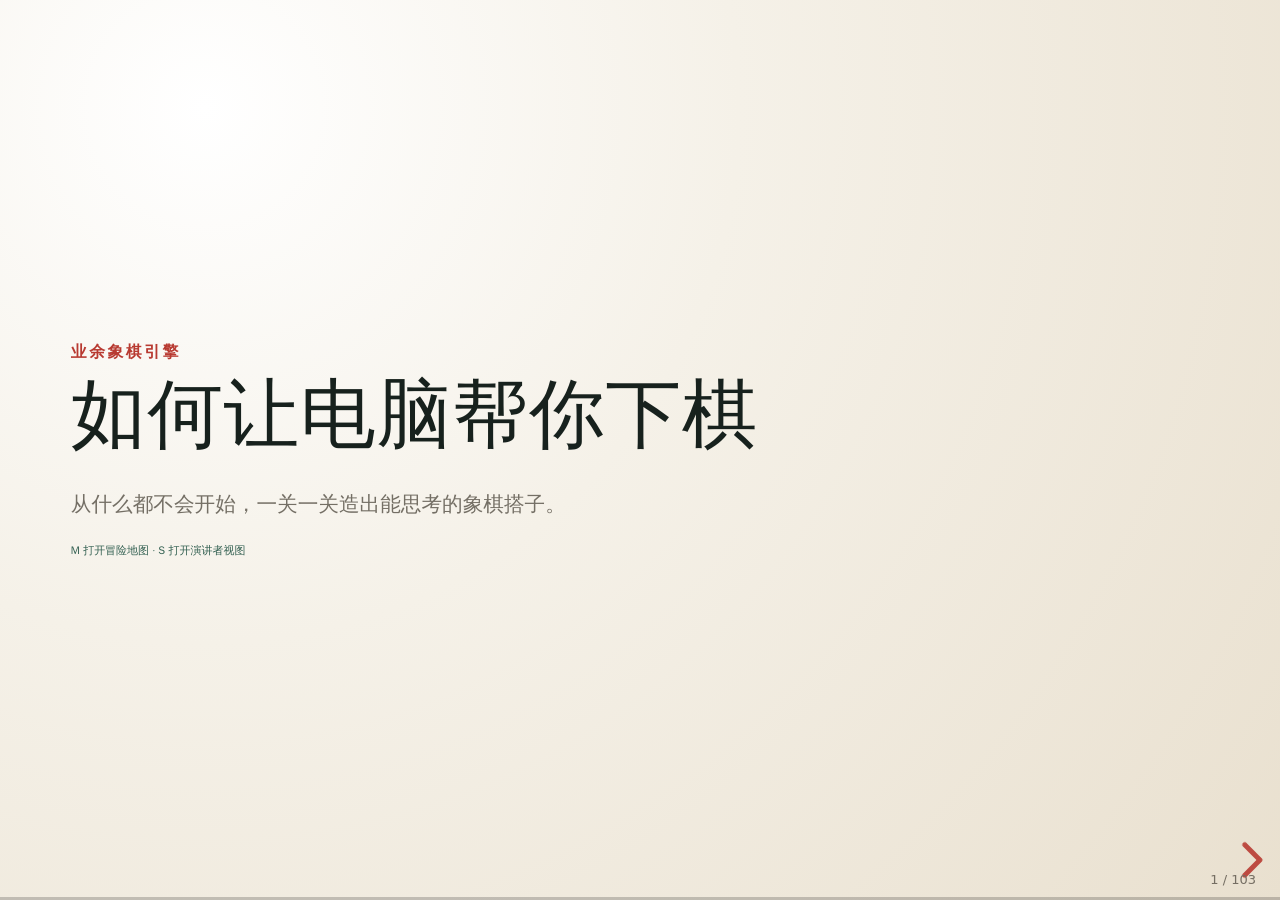
==== slides-formal-web-lite/index.html @ de72fdd9 "921" ====
<!doctype html>
<html lang="zh-CN">
<head>
  <meta charset="utf-8">
  <meta name="viewport" content="width=device-width,initial-scale=1">
  <title>如何让电脑帮你下棋｜业余象棋引擎</title>
  <link rel="stylesheet" href="lib/reveal/reveal.css">
  <link rel="stylesheet" href="style.css">
</head>
<body>
  <nav id="chapterNav" aria-label="章节导航"></nav>
  <div class="reveal"><div class="slides" id="slides"></div></div>
  <div id="slideMeta"><span id="chapterName"></span><span id="slideCounter"></span></div>
  <script>window.XQ_CHAPTERS = window.XQ_CHAPTERS || [];</script>
  <!-- CHAPTER_SCRIPTS_START -->
  <script src="chapters/01-foundation.js"></script>
  <script src="chapters/03-evaluation.js"></script>
  <script src="chapters/04-search.js"></script>
  <script src="chapters/05-selective.js"></script>
  <!-- CHAPTER_SCRIPTS_END -->
  <script src="lib/reveal/reveal.js"></script>
  <script src="lib/reveal/notes.js"></script>
  <script src="board.js"></script>
  <script src="script.js"></script>
</body>
</html>
---- slides-formal-web-lite/lib/reveal/reveal.css ----
.reveal .stretch,.reveal .r-stretch{max-width:none;max-height:none}.reveal pre.stretch code,.reveal pre.r-stretch code{box-sizing:border-box;height:100%;max-height:100%}.reveal .r-fit-text{white-space:nowrap;display:inline-block}.reveal .r-stack{grid-template-rows:100%;display:grid}.reveal .r-stack>*{grid-area:1/1;margin:auto}.reveal .r-vstack,.reveal .r-hstack{display:flex}.reveal .r-vstack img,.reveal .r-vstack video,.reveal .r-hstack img,.reveal .r-hstack video{object-fit:contain;min-width:0;min-height:0}.reveal .r-vstack{flex-direction:column;justify-content:center;align-items:center}.reveal .r-hstack{flex-direction:row;justify-content:center;align-items:center}.reveal .items-stretch{align-items:stretch}.reveal .items-start{align-items:flex-start}.reveal .items-center{align-items:center}.reveal .items-end{align-items:flex-end}.reveal .justify-between{justify-content:space-between}.reveal .justify-around{justify-content:space-around}.reveal .justify-start{justify-content:flex-start}.reveal .justify-center{justify-content:center}.reveal .justify-end{justify-content:flex-end}html.reveal-full-page{width:100%;height:100vh;height:calc(var(--vh,1vh) * 100);height:100dvh;overflow:hidden}.reveal-viewport{color:#000;--r-controls-spacing:12px;--r-overlay-header-height:40px;--r-overlay-margin:0px;--r-overlay-padding:6px;--r-overlay-gap:5px;background-color:#fff;height:100%;margin:0;line-height:1;position:relative;overflow:hidden}@media screen and (width<=1024px),(height<=768px){.reveal-viewport{--r-overlay-header-height:26px}}.reveal-viewport:fullscreen{width:100%!important;height:100%!important;top:0!important;left:0!important;transform:none!important}.reveal .fragment{transition:all .2s}.reveal .fragment:not(.custom){opacity:0;visibility:hidden;will-change:opacity}.reveal .fragment.visible{opacity:1;visibility:inherit}.reveal .fragment.disabled{transition:none}.reveal .fragment.grow{opacity:1;visibility:inherit}.reveal .fragment.grow.visible{transform:scale(1.3)}.reveal .fragment.shrink{opacity:1;visibility:inherit}.reveal .fragment.shrink.visible{transform:scale(.7)}.reveal .fragment.zoom-in{transform:scale(.1)}.reveal .fragment.zoom-in.visible{transform:none}.reveal .fragment.fade-out{opacity:1;visibility:inherit}.reveal .fragment.fade-out.visible{opacity:0;visibility:hidden}.reveal .fragment.semi-fade-out{opacity:1;visibility:inherit}.reveal .fragment.semi-fade-out.visible{opacity:.5;visibility:inherit}.reveal .fragment.strike{opacity:1;visibility:inherit}.reveal .fragment.strike.visible{text-decoration:line-through}.reveal .fragment.fade-up{transform:translateY(40px)}.reveal .fragment.fade-up.visible{transform:translate(0)}.reveal .fragment.fade-down{transform:translateY(-40px)}.reveal .fragment.fade-down.visible{transform:translate(0)}.reveal .fragment.fade-right{transform:translate(-40px)}.reveal .fragment.fade-right.visible{transform:translate(0)}.reveal .fragment.fade-left{transform:translate(40px)}.reveal .fragment.fade-left.visible{transform:translate(0)}.reveal .fragment.fade-in-then-out,.reveal .fragment.current-visible{opacity:0;visibility:hidden}.reveal .fragment.fade-in-then-out.current-fragment,.reveal .fragment.current-visible.current-fragment{opacity:1;visibility:inherit}.reveal .fragment.fade-in-then-semi-out{opacity:0;visibility:hidden}.reveal .fragment.fade-in-then-semi-out.visible{opacity:.5;visibility:inherit}.reveal .fragment.fade-in-then-semi-out.current-fragment,.reveal .fragment.highlight-red,.reveal .fragment.highlight-current-red,.reveal .fragment.highlight-green,.reveal .fragment.highlight-current-green,.reveal .fragment.highlight-blue,.reveal .fragment.highlight-current-blue{opacity:1;visibility:inherit}.reveal .fragment.highlight-red.visible{color:#ff2c2d}.reveal .fragment.highlight-green.visible{color:#17ff2e}.reveal .fragment.highlight-blue.visible{color:#1b91ff}.reveal .fragment.highlight-current-red.current-fragment{color:#ff2c2d}.reveal .fragment.highlight-current-green.current-fragment{color:#17ff2e}.reveal .fragment.highlight-current-blue.current-fragment{color:#1b91ff}.reveal:after{content:"";font-style:italic}.reveal iframe{z-index:1}.reveal a{position:relative}@keyframes bounce-right{0%,10%,25%,40%,50%{transform:translate(0)}20%{transform:translate(10px)}30%{transform:translate(-5px)}}@keyframes bounce-left{0%,10%,25%,40%,50%{transform:translate(0)}20%{transform:translate(-10px)}30%{transform:translate(5px)}}@keyframes bounce-down{0%,10%,25%,40%,50%{transform:translateY(0)}20%{transform:translateY(10px)}30%{transform:translateY(-5px)}}.reveal .controls{top:auto;bottom:var(--r-controls-spacing);right:var(--r-controls-spacing);z-index:11;color:#000;pointer-events:none;font-size:10px;display:none;position:absolute;left:auto}.reveal .controls button{cursor:pointer;color:currentColor;z-index:2;pointer-events:auto;font-size:inherit;visibility:hidden;opacity:0;-webkit-appearance:none;-webkit-tap-highlight-color:#0000;background-color:#0000;border:0;outline:0;padding:0;transition:color .2s,opacity .2s,transform .2s;position:absolute;transform:scale(.9999)}.reveal .controls .controls-arrow:before,.reveal .controls .controls-arrow:after{content:"";transform-origin:.2em;will-change:transform;background-color:currentColor;border-radius:.25em;width:2.6em;height:.5em;transition:all .15s,background-color .8s;position:absolute;top:0;left:0}.reveal .controls .controls-arrow{width:3.6em;height:3.6em;position:relative}.reveal .controls .controls-arrow:before{transform:translate(.5em)translateY(1.55em)rotate(45deg)}.reveal .controls .controls-arrow:after{transform:translate(.5em)translateY(1.55em)rotate(-45deg)}.reveal .controls .controls-arrow:hover:before{transform:translate(.5em)translateY(1.55em)rotate(40deg)}.reveal .controls .controls-arrow:hover:after{transform:translate(.5em)translateY(1.55em)rotate(-40deg)}.reveal .controls .controls-arrow:active:before{transform:translate(.5em)translateY(1.55em)rotate(36deg)}.reveal .controls .controls-arrow:active:after{transform:translate(.5em)translateY(1.55em)rotate(-36deg)}.reveal .controls .navigate-left{bottom:3.2em;right:6.4em;transform:translate(-10px)}.reveal .controls .navigate-left.highlight{animation:2s ease-out 50 both bounce-left}.reveal .controls .navigate-right{bottom:3.2em;right:0;transform:translate(10px)}.reveal .controls .navigate-right .controls-arrow{transform:rotate(180deg)}.reveal .controls .navigate-right.highlight{animation:2s ease-out 50 both bounce-right}.reveal .controls .navigate-up{bottom:6.4em;right:3.2em;transform:translateY(-10px)}.reveal .controls .navigate-up .controls-arrow{transform:rotate(90deg)}.reveal .controls .navigate-down{padding-bottom:1.4em;bottom:-1.4em;right:3.2em;transform:translateY(10px)}.reveal .controls .navigate-down .controls-arrow{transform:rotate(-90deg)}.reveal .controls .navigate-down.highlight{animation:2s ease-out 50 both bounce-down}.reveal .controls[data-controls-back-arrows=faded] .navigate-up.enabled{opacity:.3}.reveal .controls[data-controls-back-arrows=faded] .navigate-up.enabled:hover{opacity:1}.reveal .controls[data-controls-back-arrows=hidden] .navigate-up.enabled{opacity:0;visibility:hidden}.reveal .controls .enabled{visibility:visible;opacity:.9;cursor:pointer;transform:none}.reveal .controls .enabled.fragmented{opacity:.5}.reveal .controls .enabled:hover,.reveal .controls .enabled.fragmented:hover{opacity:1}.reveal:not(.rtl) .controls[data-controls-back-arrows=faded] .navigate-left.enabled{opacity:.3}.reveal:not(.rtl) .controls[data-controls-back-arrows=faded] .navigate-left.enabled:hover{opacity:1}.reveal:not(.rtl) .controls[data-controls-back-arrows=hidden] .navigate-left.enabled{opacity:0;visibility:hidden}.reveal.rtl .controls[data-controls-back-arrows=faded] .navigate-right.enabled{opacity:.3}.reveal.rtl .controls[data-controls-back-arrows=faded] .navigate-right.enabled:hover{opacity:1}.reveal.rtl .controls[data-controls-back-arrows=hidden] .navigate-right.enabled{opacity:0;visibility:hidden}.reveal[data-navigation-mode=linear].has-horizontal-slides .navigate-up,.reveal[data-navigation-mode=linear].has-horizontal-slides .navigate-down{display:none}.reveal[data-navigation-mode=linear].has-horizontal-slides .navigate-left,.reveal:not(.has-vertical-slides) .controls .navigate-left{bottom:1.4em;right:5.5em}.reveal[data-navigation-mode=linear].has-horizontal-slides .navigate-right,.reveal:not(.has-vertical-slides) .controls .navigate-right{bottom:1.4em;right:.5em}.reveal:not(.has-horizontal-slides) .controls .navigate-up{bottom:5em;right:1.4em}.reveal:not(.has-horizontal-slides) .controls .navigate-down{bottom:.5em;right:1.4em}.reveal.has-dark-background .controls{color:#fff}.reveal.has-light-background .controls{color:#000}.reveal.no-hover .controls .controls-arrow:hover:before,.reveal.no-hover .controls .controls-arrow:active:before{transform:translate(.5em)translateY(1.55em)rotate(45deg)}.reveal.no-hover .controls .controls-arrow:hover:after,.reveal.no-hover .controls .controls-arrow:active:after{transform:translate(.5em)translateY(1.55em)rotate(-45deg)}@media screen and (width>=500px){.reveal-viewport{--r-controls-spacing:.8em}.reveal .controls[data-controls-layout=edges]{inset:0}.reveal .controls[data-controls-layout=edges] .navigate-left,.reveal .controls[data-controls-layout=edges] .navigate-right,.reveal .controls[data-controls-layout=edges] .navigate-up,.reveal .controls[data-controls-layout=edges] .navigate-down{bottom:auto;right:auto}.reveal .controls[data-controls-layout=edges] .navigate-left{top:50%;left:var(--r-controls-spacing);margin-top:-1.8em}.reveal .controls[data-controls-layout=edges] .navigate-right{top:50%;right:var(--r-controls-spacing);margin-top:-1.8em}.reveal .controls[data-controls-layout=edges] .navigate-up{top:var(--r-controls-spacing);margin-left:-1.8em;left:50%}.reveal .controls[data-controls-layout=edges] .navigate-down{bottom:calc(var(--r-controls-spacing) - 1.4em + .3em);margin-left:-1.8em;left:50%}}.reveal .progress{z-index:10;color:#fff;background-color:#0003;width:100%;height:3px;display:none;position:absolute;bottom:0;left:0}.reveal .progress:after{content:"";width:100%;height:10px;display:block;position:absolute;top:-10px}.reveal .progress span{transform-origin:0 0;background-color:currentColor;width:100%;height:100%;transition:transform .8s cubic-bezier(.26,.86,.44,.985);display:block;transform:scaleX(0)}.reveal .slide-number{z-index:31;color:#fff;background-color:#0006;padding:5px;font-family:Helvetica,sans-serif;font-size:12px;line-height:1;display:block;position:absolute;bottom:8px;right:8px}.reveal .slide-number a{color:currentColor}.reveal .slide-number-delimiter{margin:0 3px}.reveal{touch-action:pinch-zoom;width:100%;height:100%;position:relative;overflow:hidden}.reveal.embedded{touch-action:pan-y}.reveal.embedded.is-vertical-slide{touch-action:none}.reveal .slides{pointer-events:none;z-index:1;text-align:center;perspective:600px;perspective-origin:50% 40%;width:100%;height:100%;margin:auto;position:absolute;inset:0;overflow:visible}.reveal .slides>section{perspective:600px}.reveal .slides>section,.reveal .slides>section>section{pointer-events:auto;z-index:10;transform-style:flat;width:100%;transition:transform-origin .8s cubic-bezier(.26,.86,.44,.985),transform .8s cubic-bezier(.26,.86,.44,.985),visibility .8s cubic-bezier(.26,.86,.44,.985),opacity .8s cubic-bezier(.26,.86,.44,.985);display:none;position:absolute}.reveal[data-transition-speed=fast] .slides section{transition-duration:.4s}.reveal[data-transition-speed=slow] .slides section{transition-duration:1.2s}.reveal .slides section[data-transition-speed=fast]{transition-duration:.4s}.reveal .slides section[data-transition-speed=slow]{transition-duration:1.2s}.reveal .slides>section.stack{pointer-events:none;height:100%;padding-top:0;padding-bottom:0}.reveal .slides>section.present,.reveal .slides>section>section.present{z-index:11;opacity:1;display:block}.reveal .slides>section:empty,.reveal .slides>section>section:empty,.reveal .slides>section[data-background-interactive],.reveal .slides>section>section[data-background-interactive]{pointer-events:none}.reveal.center,.reveal.center .slides,.reveal.center .slides section{min-height:0!important}.reveal .slides>section:not(.present),.reveal .slides>section>section:not(.present){pointer-events:none}.reveal.overview .slides>section,.reveal.overview .slides>section>section{pointer-events:auto}.reveal .slides>section.past,.reveal .slides>section.future,.reveal .slides>section.past>section,.reveal .slides>section.future>section,.reveal .slides>section>section.past,.reveal .slides>section>section.future{opacity:0}.reveal .slides>section[data-transition=slide].past,.reveal .slides>section[data-transition~=slide-out].past,.reveal.slide .slides>section:not([data-transition]).past{transform:translate(-150%)}.reveal .slides>section[data-transition=slide].future,.reveal .slides>section[data-transition~=slide-in].future,.reveal.slide .slides>section:not([data-transition]).future{transform:translate(150%)}.reveal .slides>section>section[data-transition=slide].past,.reveal .slides>section>section[data-transition~=slide-out].past,.reveal.slide .slides>section>section:not([data-transition]).past{transform:translateY(-150%)}.reveal .slides>section>section[data-transition=slide].future,.reveal .slides>section>section[data-transition~=slide-in].future,.reveal.slide .slides>section>section:not([data-transition]).future{transform:translateY(150%)}.reveal .slides>section[data-transition=linear].past,.reveal .slides>section[data-transition~=linear-out].past,.reveal.linear .slides>section:not([data-transition]).past{transform:translate(-150%)}.reveal .slides>section[data-transition=linear].future,.reveal .slides>section[data-transition~=linear-in].future,.reveal.linear .slides>section:not([data-transition]).future{transform:translate(150%)}.reveal .slides>section>section[data-transition=linear].past,.reveal .slides>section>section[data-transition~=linear-out].past,.reveal.linear .slides>section>section:not([data-transition]).past{transform:translateY(-150%)}.reveal .slides>section>section[data-transition=linear].future,.reveal .slides>section>section[data-transition~=linear-in].future,.reveal.linear .slides>section>section:not([data-transition]).future{transform:translateY(150%)}.reveal .slides section[data-transition=default].stack,.reveal.default .slides section.stack{transform-style:preserve-3d}.reveal .slides>section[data-transition=default].past,.reveal .slides>section[data-transition~=default-out].past,.reveal.default .slides>section:not([data-transition]).past{transform:translate(-100%)rotateY(-90deg)translate(-100%)}.reveal .slides>section[data-transition=default].future,.reveal .slides>section[data-transition~=default-in].future,.reveal.default .slides>section:not([data-transition]).future{transform:translate(100%)rotateY(90deg)translate(100%)}.reveal .slides>section>section[data-transition=default].past,.reveal .slides>section>section[data-transition~=default-out].past,.reveal.default .slides>section>section:not([data-transition]).past{transform:translateY(-300px)rotateX(70deg)translateY(-300px)}.reveal .slides>section>section[data-transition=default].future,.reveal .slides>section>section[data-transition~=default-in].future,.reveal.default .slides>section>section:not([data-transition]).future{transform:translateY(300px)rotateX(-70deg)translateY(300px)}.reveal .slides section[data-transition=convex].stack,.reveal.convex .slides section.stack{transform-style:preserve-3d}.reveal .slides>section[data-transition=convex].past,.reveal .slides>section[data-transition~=convex-out].past,.reveal.convex .slides>section:not([data-transition]).past{transform:translate(-100%)rotateY(-90deg)translate(-100%)}.reveal .slides>section[data-transition=convex].future,.reveal .slides>section[data-transition~=convex-in].future,.reveal.convex .slides>section:not([data-transition]).future{transform:translate(100%)rotateY(90deg)translate(100%)}.reveal .slides>section>section[data-transition=convex].past,.reveal .slides>section>section[data-transition~=convex-out].past,.reveal.convex .slides>section>section:not([data-transition]).past{transform:translateY(-300px)rotateX(70deg)translateY(-300px)}.reveal .slides>section>section[data-transition=convex].future,.reveal .slides>section>section[data-transition~=convex-in].future,.reveal.convex .slides>section>section:not([data-transition]).future{transform:translateY(300px)rotateX(-70deg)translateY(300px)}.reveal .slides section[data-transition=concave].stack,.reveal.concave .slides section.stack{transform-style:preserve-3d}.reveal .slides>section[data-transition=concave].past,.reveal .slides>section[data-transition~=concave-out].past,.reveal.concave .slides>section:not([data-transition]).past{transform:translate(-100%)rotateY(90deg)translate(-100%)}.reveal .slides>section[data-transition=concave].future,.reveal .slides>section[data-transition~=concave-in].future,.reveal.concave .slides>section:not([data-transition]).future{transform:translate(100%)rotateY(-90deg)translate(100%)}.reveal .slides>section>section[data-transition=concave].past,.reveal .slides>section>section[data-transition~=concave-out].past,.reveal.concave .slides>section>section:not([data-transition]).past{transform:translateY(-80%)rotateX(-70deg)translateY(-80%)}.reveal .slides>section>section[data-transition=concave].future,.reveal .slides>section>section[data-transition~=concave-in].future,.reveal.concave .slides>section>section:not([data-transition]).future{transform:translateY(80%)rotateX(70deg)translateY(80%)}.reveal .slides section[data-transition=zoom],.reveal.zoom .slides section:not([data-transition]){transition-timing-function:ease}.reveal .slides>section[data-transition=zoom].past,.reveal .slides>section[data-transition~=zoom-out].past,.reveal.zoom .slides>section:not([data-transition]).past{visibility:hidden;transform:scale(16)}.reveal .slides>section[data-transition=zoom].future,.reveal .slides>section[data-transition~=zoom-in].future,.reveal.zoom .slides>section:not([data-transition]).future{visibility:hidden;transform:scale(.2)}.reveal .slides>section>section[data-transition=zoom].past,.reveal .slides>section>section[data-transition~=zoom-out].past,.reveal.zoom .slides>section>section:not([data-transition]).past{transform:scale(16)}.reveal .slides>section>section[data-transition=zoom].future,.reveal .slides>section>section[data-transition~=zoom-in].future,.reveal.zoom .slides>section>section:not([data-transition]).future{transform:scale(.2)}.reveal.cube .slides{perspective:1300px}.reveal.cube .slides section{backface-visibility:hidden;box-sizing:border-box;min-height:700px;transform-style:preserve-3d;padding:30px}.reveal.center.cube .slides section{min-height:0}.reveal.cube .slides section:not(.stack):before{content:"";background:#0000001a;border-radius:4px;width:100%;height:100%;display:block;position:absolute;top:0;left:0;transform:translateZ(-20px)}.reveal.cube .slides section:not(.stack):after{content:"";z-index:1;background:0 0;border-radius:4px;width:90%;height:30px;display:block;position:absolute;bottom:0;left:5%;transform:translateZ(-90px)rotateX(65deg);box-shadow:0 95px 25px #0003}.reveal.cube .slides>section.stack{background:0 0;padding:0}.reveal.cube .slides>section.past{transform-origin:100% 0;transform:translate(-100%)rotateY(-90deg)}.reveal.cube .slides>section.future{transform-origin:0 0;transform:translate(100%)rotateY(90deg)}.reveal.cube .slides>section>section.past{transform-origin:0 100%;transform:translateY(-100%)rotateX(90deg)}.reveal.cube .slides>section>section.future{transform-origin:0 0;transform:translateY(100%)rotateX(-90deg)}.reveal.page .slides{perspective-origin:0%;perspective:3000px}.reveal.page .slides section{box-sizing:border-box;min-height:700px;transform-style:preserve-3d;padding:30px}.reveal.page .slides section.past{z-index:12}.reveal.page .slides section:not(.stack):before{content:"";background:#0000001a;width:100%;height:100%;display:block;position:absolute;top:0;left:0;transform:translateZ(-20px)}.reveal.page .slides section:not(.stack):after{content:"";z-index:1;background:0 0;border-radius:4px;width:90%;height:30px;display:block;position:absolute;bottom:0;left:5%;transform:translateZ(-90px)rotateX(65deg);box-shadow:0 95px 25px #0003}.reveal.page .slides>section.stack{background:0 0;padding:0}.reveal.page .slides>section.past{transform-origin:0 0;transform:translate(-40%)rotateY(-80deg)}.reveal.page .slides>section.future{transform-origin:100% 0;transform:translate(0,0)}.reveal.page .slides>section>section.past{transform-origin:0 0;transform:translateY(-40%)rotateX(80deg)}.reveal.page .slides>section>section.future{transform-origin:0 100%;transform:translate(0,0)}.reveal .slides section[data-transition=fade],.reveal.fade .slides section:not([data-transition]),.reveal.fade .slides>section>section:not([data-transition]){transition:opacity .5s;transform:none}.reveal.fade.overview .slides section,.reveal.fade.overview .slides>section>section{transition:none}.reveal .slides section[data-transition=none],.reveal.none .slides section:not([data-transition]){transition:none;transform:none}.reveal .pause-overlay{visibility:hidden;opacity:0;z-index:100;background:#000;width:100%;height:100%;transition:all 1s;position:absolute;top:0;left:0}.reveal .pause-overlay .resume-button{color:#ccc;cursor:pointer;background:0 0;border:2px solid #ccc;border-radius:2px;padding:6px 14px;font-size:16px;position:absolute;bottom:20px;right:20px}.reveal .pause-overlay .resume-button:hover{color:#fff;border-color:#fff}.reveal.paused .pause-overlay{visibility:visible;opacity:1}.reveal .no-transition,.reveal .no-transition *,.reveal .slides.disable-slide-transitions section{transition:none!important}.reveal .slides.disable-slide-transitions section{transform:none!important}.reveal .backgrounds{perspective:600px;width:100%;height:100%;position:absolute;top:0;left:0}.reveal .slide-background{opacity:0;visibility:hidden;background-color:#0000;width:100%;height:100%;transition:all .8s cubic-bezier(.26,.86,.44,.985);display:none;position:absolute;overflow:hidden}.reveal .slide-background-content{background-position:50%;background-repeat:no-repeat;background-size:cover;width:100%;height:100%;position:absolute}.reveal .slide-background.stack{display:block}.reveal .slide-background.present{opacity:1;visibility:visible;z-index:2}.print-pdf .reveal .slide-background{opacity:1!important;visibility:visible!important}.reveal .slide-background video{object-fit:cover;width:100%;max-width:none;height:100%;max-height:none;position:absolute;top:0;left:0}.reveal .slide-background[data-background-size=contain] video{object-fit:contain}.reveal[data-background-transition=none]>.backgrounds .slide-background:not([data-background-transition]),.reveal>.backgrounds .slide-background[data-background-transition=none]{transition:none}.reveal[data-background-transition=slide]>.backgrounds .slide-background:not([data-background-transition]),.reveal>.backgrounds .slide-background[data-background-transition=slide]{opacity:1}.reveal[data-background-transition=slide]>.backgrounds .slide-background.past:not([data-background-transition]),.reveal>.backgrounds .slide-background.past[data-background-transition=slide]{transform:translate(-100%)}.reveal[data-background-transition=slide]>.backgrounds .slide-background.future:not([data-background-transition]),.reveal>.backgrounds .slide-background.future[data-background-transition=slide]{transform:translate(100%)}.reveal[data-background-transition=slide]>.backgrounds .slide-background>.slide-background.past:not([data-background-transition]),.reveal>.backgrounds .slide-background>.slide-background.past[data-background-transition=slide]{transform:translateY(-100%)}.reveal[data-background-transition=slide]>.backgrounds .slide-background>.slide-background.future:not([data-background-transition]),.reveal>.backgrounds .slide-background>.slide-background.future[data-background-transition=slide]{transform:translateY(100%)}.reveal[data-background-transition=convex]>.backgrounds .slide-background.past:not([data-background-transition]),.reveal>.backgrounds .slide-background.past[data-background-transition=convex]{opacity:0;transform:translate(-100%)rotateY(-90deg)translate(-100%)}.reveal[data-background-transition=convex]>.backgrounds .slide-background.future:not([data-background-transition]),.reveal>.backgrounds .slide-background.future[data-background-transition=convex]{opacity:0;transform:translate(100%)rotateY(90deg)translate(100%)}.reveal[data-background-transition=convex]>.backgrounds .slide-background>.slide-background.past:not([data-background-transition]),.reveal>.backgrounds .slide-background>.slide-background.past[data-background-transition=convex]{opacity:0;transform:translateY(-100%)rotateX(90deg)translateY(-100%)}.reveal[data-background-transition=convex]>.backgrounds .slide-background>.slide-background.future:not([data-background-transition]),.reveal>.backgrounds .slide-background>.slide-background.future[data-background-transition=convex]{opacity:0;transform:translateY(100%)rotateX(-90deg)translateY(100%)}.reveal[data-background-transition=concave]>.backgrounds .slide-background.past:not([data-background-transition]),.reveal>.backgrounds .slide-background.past[data-background-transition=concave]{opacity:0;transform:translate(-100%)rotateY(90deg)translate(-100%)}.reveal[data-background-transition=concave]>.backgrounds .slide-background.future:not([data-background-transition]),.reveal>.backgrounds .slide-background.future[data-background-transition=concave]{opacity:0;transform:translate(100%)rotateY(-90deg)translate(100%)}.reveal[data-background-transition=concave]>.backgrounds .slide-background>.slide-background.past:not([data-background-transition]),.reveal>.backgrounds .slide-background>.slide-background.past[data-background-transition=concave]{opacity:0;transform:translateY(-100%)rotateX(-90deg)translateY(-100%)}.reveal[data-background-transition=concave]>.backgrounds .slide-background>.slide-background.future:not([data-background-transition]),.reveal>.backgrounds .slide-background>.slide-background.future[data-background-transition=concave]{opacity:0;transform:translateY(100%)rotateX(90deg)translateY(100%)}.reveal[data-background-transition=zoom]>.backgrounds .slide-background:not([data-background-transition]),.reveal>.backgrounds .slide-background[data-background-transition=zoom]{transition-timing-function:ease}.reveal[data-background-transition=zoom]>.backgrounds .slide-background.past:not([data-background-transition]),.reveal>.backgrounds .slide-background.past[data-background-transition=zoom]{opacity:0;visibility:hidden;transform:scale(16)}.reveal[data-background-transition=zoom]>.backgrounds .slide-background.future:not([data-background-transition]),.reveal>.backgrounds .slide-background.future[data-background-transition=zoom]{opacity:0;visibility:hidden;transform:scale(.2)}.reveal[data-background-transition=zoom]>.backgrounds .slide-background>.slide-background.past:not([data-background-transition]),.reveal>.backgrounds .slide-background>.slide-background.past[data-background-transition=zoom]{opacity:0;visibility:hidden;transform:scale(16)}.reveal[data-background-transition=zoom]>.backgrounds .slide-background>.slide-background.future:not([data-background-transition]),.reveal>.backgrounds .slide-background>.slide-background.future[data-background-transition=zoom]{opacity:0;visibility:hidden;transform:scale(.2)}.reveal[data-transition-speed=fast]>.backgrounds .slide-background{transition-duration:.4s}.reveal[data-transition-speed=slow]>.backgrounds .slide-background{transition-duration:1.2s}.reveal [data-auto-animate-target^=unmatched]{will-change:opacity}.reveal section[data-auto-animate]:not(.stack):not([data-auto-animate=running]) [data-auto-animate-target^=unmatched]{opacity:0}.reveal.overview{perspective-origin:50%;perspective:700px}.reveal.overview .slides section{cursor:pointer;box-sizing:border-box;height:100%;overflow:hidden;opacity:1!important;visibility:visible!important;top:0!important}.reveal.overview .slides section:hover,.reveal.overview .slides section.present{outline-offset:10px;outline:10px solid #96969699}.reveal.overview .slides section.present{outline:10px solid var(--r-link-color)}.reveal.overview .slides section .fragment{opacity:1;transition:none}.reveal.overview .slides section:after,.reveal.overview .slides section:before{display:none!important}.reveal.overview .slides>section.stack{background:0 0;outline:none;padding:0;overflow:visible;top:0!important}.reveal.overview .backgrounds{perspective:inherit}.reveal.overview .backgrounds .slide-background{opacity:1;visibility:visible;outline-offset:10px;outline:10px solid #9696961a}.reveal.overview .backgrounds .slide-background.stack{overflow:visible}.reveal.overview .slides section,.reveal.overview-deactivating .slides section,.reveal.overview .backgrounds .slide-background,.reveal.overview-deactivating .backgrounds .slide-background{transition:none}.reveal.rtl .slides,.reveal.rtl .slides h1,.reveal.rtl .slides h2,.reveal.rtl .slides h3,.reveal.rtl .slides h4,.reveal.rtl .slides h5,.reveal.rtl .slides h6{direction:rtl;font-family:sans-serif}.reveal.rtl pre,.reveal.rtl code{direction:ltr}.reveal.rtl ol,.reveal.rtl ul{text-align:right}.reveal.rtl .progress span{transform-origin:100% 0}.reveal.has-parallax-background .backgrounds{transition:all .8s}.reveal.has-parallax-background[data-transition-speed=fast] .backgrounds{transition-duration:.4s}.reveal.has-parallax-background[data-transition-speed=slow] .backgrounds{transition-duration:1.2s}@keyframes fade-in{0%{opacity:0}to{opacity:1}}@keyframes scale-up{0%{transform:scale(.95)}to{transform:scale(1)}}.reveal [data-preview-image],.reveal [data-preview-video],.reveal [data-preview-link]:not(a):not([data-preview-link=false]){cursor:zoom-in}.r-overlay{top:var(--r-overlay-margin);right:var(--r-overlay-margin);bottom:var(--r-overlay-margin);left:var(--r-overlay-margin);border-radius:min(var(--r-overlay-margin), 6px);z-index:99;-webkit-backdrop-filter:blur(10px);backdrop-filter:blur(10px);color:#fff;background:#000000f2;font-family:ui-sans-serif,system-ui,-apple-system,Helvetica,sans-serif;transition:all .3s;animation:.3s fade-in;position:absolute}.r-overlay-viewport{top:var(--r-overlay-padding);right:var(--r-overlay-padding);bottom:var(--r-overlay-padding);left:var(--r-overlay-padding);gap:var(--r-overlay-gap);flex-direction:column;display:flex;position:absolute}.r-overlay-header{z-index:2;box-sizing:border-box;height:var(--r-overlay-header-height);justify-content:flex-end;align-items:center;gap:6px;display:flex}.r-overlay-header .r-overlay-header-button{all:unset;min-width:var(--r-overlay-header-height);min-height:var(--r-overlay-header-height);padding:0 calc(var(--r-overlay-header-height) / 4);opacity:1;cursor:pointer;box-sizing:border-box;border-radius:6px;justify-content:center;align-items:center;gap:8px;font-size:18px;display:flex}.r-overlay-header .r-overlay-header-button:hover{opacity:1;background-color:#ffffff26}.r-overlay-header .icon{background-position:50%;background-repeat:no-repeat;background-size:100%;width:20px;height:20px;display:inline-block}.r-overlay-close .icon{background-image:url([data-uri])}.r-overlay-external .icon{background-image:url([data-uri])}.r-overlay-content{background-color:#141414cc;border-radius:6px;flex-grow:1;place-items:center;animation:.5s cubic-bezier(.26,.86,.44,.985) scale-up;display:grid;position:relative;overflow:hidden}.r-overlay-spinner{z-index:10;visibility:hidden;opacity:0;background-image:url([data-uri]%2F%2F%2F6%2Bvr8nJybW1tcDAwOjo6Nvb26ioqKOjo7Ozs%2FLy8vz8%2FAAAAAAAAAAAACH%2FC05FVFNDQVBFMi4wAwEAAAAh%2FhpDcmVhdGVkIHdpdGggYWpheGxvYWQuaW5mbwAh%[base64]%2FV%2FnmOM82XiHRLYKhKP1oZmADdEAAAh%2BQQJCgAAACwAAAAAIAAgAAAE6hDISWlZpOrNp1lGNRSdRpDUolIGw5RUYhhHukqFu8DsrEyqnWThGvAmhVlteBvojpTDDBUEIFwMFBRAmBkSgOrBFZogCASwBDEY%2FCZSg7GSE0gSCjQBMVG023xWBhklAnoEdhQEfyNqMIcKjhRsjEdnezB%2BA4k8gTwJhFuiW4dokXiloUepBAp5qaKpp6%2BHo7aWW54wl7obvEe0kRuoplCGepwSx2jJvqHEmGt6whJpGpfJCHmOoNHKaHx61WiSR92E4lbFoq%2BB6QDtuetcaBPnW6%2BO7wDHpIiK9SaVK5GgV543tzjgGcghAgAh%[base64]%2B%2BG%2Bw48edZPK%2BM6hLJpQg484enXIdQFSS1u6UhksENEQAAIfkECQoAAAAsAAAAACAAIAAABOcQyEmpGKLqzWcZRVUQnZYg1aBSh2GUVEIQ2aQOE%2BG%2BcD4ntpWkZQj1JIiZIogDFFyHI0UxQwFugMSOFIPJftfVAEoZLBbcLEFhlQiqGp1Vd140AUklUN3eCA51C1EWMzMCezCBBmkxVIVHBWd3HHl9JQOIJSdSnJ0TDKChCwUJjoWMPaGqDKannasMo6WnM562R5YluZRwur0wpgqZE7NKUm%2BFNRPIhjBJxKZteWuIBMN4zRMIVIhffcgojwCF117i4nlLnY5ztRLsnOk%2BaV%2BoJY7V7m76PdkS4trKcdg0Zc0tTcKkRAAAIfkECQoAAAAsAAAAACAAIAAABO4QyEkpKqjqzScpRaVkXZWQEximw1BSCUEIlDohrft6cpKCk5xid5MNJTaAIkekKGQkWyKHkvhKsR7ARmitkAYDYRIbUQRQjWBwJRzChi9CRlBcY1UN4g0%[base64]%[base64]%2BE71SRQeyqUToLA7VxF0JDyIQh%2FMVVPMt1ECZlfcjZJ9mIKoaTl1MRIl5o4CUKXOwmyrCInCKqcWtvadL2SYhyASyNDJ0uIiRMDjI0Fd30%2FiI2UA5GSS5UDj2l6NoqgOgN4gksEBgYFf0FDqKgHnyZ9OX8HrgYHdHpcHQULXAS2qKpENRg7eAMLC7kTBaixUYFkKAzWAAnLC7FLVxLWDBLKCwaKTULgEwbLA4hJtOkSBNqITT3xEgfLpBtzE%2FjiuL04RGEBgwWhShRgQExHBAAh%2BQQJCgAAACwAAAAAIAAgAAAE7xDISWlSqerNpyJKhWRdlSAVoVLCWk6JKlAqAavhO9UkUHsqlE6CwO1cRdCQ8iEIfzFVTzLdRAmZX3I2SfZiCqGk5dTESJeaOAlClzsJsqwiJwiqnFrb2nS9kmIcgEsjQydLiIlHehhpejaIjzh9eomSjZR%[base64]%2BE71SRQeyqUToLA7VxF0JDyIQh%[base64]%2BE71SRQeyqUToLA7VxF0JDyIQh%2FMVVPMt1ECZlfcjZJ9mIKoaTl1MRIl5o4CUKXOwmyrCInCKqcWtvadL2SYhyASyNDJ0uIiUd6GAULDJCRiXo1CpGXDJOUjY%2BYip9DhToJA4RBLwMLCwVDfRgbBAaqqoZ1XBMHswsHtxtFaH1iqaoGNgAIxRpbFAgfPQSqpbgGBqUD1wBXeCYp1AYZ19JJOYgH1KwA4UBvQwXUBxPqVD9L3sbp2BNk2xvvFPJd%2BMFCN6HAAIKgNggY0KtEBAAh%[base64]%2BvsYMDAzZQPC9VCNkDWUhGkuE5PxJNwiUK4UfLzOlD4WvzAHaoG9nxPi5d%2BjYUqfAhhykOFwJWiAAAIfkECQoAAAAsAAAAACAAIAAABPAQyElpUqnqzaciSoVkXVUMFaFSwlpOCcMYlErAavhOMnNLNo8KsZsMZItJEIDIFSkLGQoQTNhIsFehRww2CQLKF0tYGKYSg%2BygsZIuNqJksKgbfgIGepNo2cIUB3V1B3IvNiBYNQaDSTtfhhx0CwVPI0UJe0%2Bbm4g5VgcGoqOcnjmjqDSdnhgEoamcsZuXO1aWQy8KAwOAuTYYGwi7w5h%2BKr0SJ8MFihpNbx%2B4Erq7BYBuzsdiH1jCAzoSfl0rVirNbRXlBBlLX%2BBP0XJLAPGzTkAuAOqb0WT5AH7OcdCm5B8TgRwSRKIHQtaLCwg1RAAAOwAAAAAAAAAAAA%3D%3D);width:32px;height:32px;margin:-16px 0 0 -16px;display:block;position:absolute;top:50%;left:50%}.r-overlay-preview .r-overlay-content iframe{opacity:0;visibility:hidden;border:0;width:100%;max-width:100%;height:100%;max-height:100%;transition:all .3s}.r-overlay-preview[data-state=loaded] iframe{opacity:1;visibility:visible}.r-overlay-preview .r-overlay-content img,.r-overlay-preview .r-overlay-content video{object-fit:scale-down;width:100%;max-width:100%;height:100%;max-height:100%;margin:0;position:absolute}.r-overlay-preview[data-preview-fit=none] img,.r-overlay-preview[data-preview-fit=none] video{object-fit:none}.r-overlay-preview[data-preview-fit=scale-down] img,.r-overlay-preview[data-preview-fit=scale-down] video{object-fit:scale-down}.r-overlay-preview[data-preview-fit=contain] img,.r-overlay-preview[data-preview-fit=contain] video{object-fit:contain}.r-overlay-preview[data-preview-fit=cover] img,.r-overlay-preview[data-preview-fit=cover] video{object-fit:cover}.r-overlay-preview[data-state=loaded] .r-overlay-content-inner{z-index:-1;text-align:center;letter-spacing:normal;width:100%;position:absolute;top:45%;left:0}.r-overlay-preview .r-overlay-error{color:orange;font-size:18px}.r-overlay-preview .x-frame-error{opacity:0;transition:opacity .3s .3s}.r-overlay-preview[data-state=loaded] .x-frame-error{opacity:1}.r-overlay-preview[data-state=loading] .r-overlay-spinner{opacity:.6;visibility:visible}.r-overlay-help .r-overlay-content{overflow:auto}.r-overlay-help-content{text-align:center;letter-spacing:normal;max-width:560px;margin:auto;padding:20px 0}.r-overlay-help-content .title{margin-top:0;font-size:20px}.r-overlay-help .r-overlay-help-content table{border-collapse:collapse;text-align:left;border:1px solid #fff;font-size:16px}.r-overlay-help .r-overlay-help-content table th,.r-overlay-help .r-overlay-help-content table td{vertical-align:middle;border:1px solid #fff;width:240px;padding:14px}.r-overlay-help .r-overlay-help-content table th{padding-top:20px;padding-bottom:20px}.reveal .playback{z-index:30;cursor:pointer;-webkit-tap-highlight-color:#0000;transition:all .4s;position:absolute;bottom:20px;left:15px}.reveal.overview .playback{opacity:0;visibility:hidden}.reveal .hljs{min-height:100%}.reveal .hljs table{margin:initial}.reveal .hljs-ln-code,.reveal .hljs-ln-numbers{border:0;padding:0}.reveal .hljs-ln-numbers{opacity:.6;text-align:right;vertical-align:top;padding-right:.75em}.reveal .hljs.has-highlights tr:not(.highlight-line){opacity:.4}.reveal .hljs.has-highlights.fragment{transition:all .2s}.reveal .hljs:not(:first-child).fragment{box-sizing:border-box;width:100%;position:absolute;top:0;left:0}.reveal pre[data-auto-animate-target]{overflow:hidden}.reveal pre[data-auto-animate-target] code{height:100%}.reveal .roll{vertical-align:top;perspective:400px;perspective-origin:50%;line-height:1.2;display:inline-block;overflow:hidden}.reveal .roll:hover{text-shadow:none;background:0 0}.reveal .roll span{pointer-events:none;transform-origin:50% 0;transform-style:preserve-3d;backface-visibility:hidden;padding:0 2px;transition:all .4s;display:block;position:relative}.reveal .roll:hover span{background:#00000080;transform:translateZ(-45px)rotateX(90deg)}.reveal .roll span:after{content:attr(data-title);backface-visibility:hidden;transform-origin:50% 0;padding:0 2px;display:block;position:absolute;top:0;left:0;transform:translateY(110%)rotateX(-90deg)}.reveal aside.notes{display:none}.reveal .speaker-notes{z-index:1;color:#222;box-sizing:border-box;text-align:left;-webkit-overflow-scrolling:touch;background-color:#f5f5f5;border:1px solid #0000000d;width:33.3333%;height:100%;padding:14px 18px;font-family:Helvetica,sans-serif;font-size:18px;line-height:1.4;display:none;position:absolute;top:0;left:100%;overflow:auto}.reveal .speaker-notes .notes-placeholder{color:#ccc;font-style:italic}.reveal .speaker-notes:focus{outline:none}.reveal .speaker-notes:before{content:"Speaker notes";opacity:.5;margin-bottom:10px;display:block}.reveal.show-notes{max-width:75%;overflow:visible}.reveal.show-notes .speaker-notes{display:block}@media screen and (width>=1600px){.reveal .speaker-notes{font-size:20px}}@media screen and (width<=1024px){.reveal.show-notes{border-left:0;max-width:none;max-height:70vh;overflow:visible}.reveal.show-notes .speaker-notes{border:0;width:100%;height:30vh;top:100%;left:0}}@media screen and (width<=600px){.reveal.show-notes{max-height:60vh}.reveal.show-notes .speaker-notes{height:40vh;top:100%}.reveal .speaker-notes{font-size:14px}}.reveal .jump-to-slide{z-index:30;-webkit-tap-highlight-color:#0000;font-size:32px;position:absolute;top:15px;left:15px}.reveal .jump-to-slide-input{font-size:inherit;color:currentColor;background:0 0;border:0;padding:8px}.reveal .jump-to-slide-input::placeholder{color:currentColor;opacity:.5}.reveal.has-dark-background .jump-to-slide-input{color:#fff}.reveal.has-light-background .jump-to-slide-input{color:#222}.reveal .jump-to-slide-input:focus{outline:none}.reveal .r-overlay-button{all:unset;z-index:30;cursor:pointer;-webkit-tap-highlight-color:#0000;appearance:none;color:#fff;background:#000000b3;border-radius:5px;justify-content:center;align-items:center;padding:10px;font-size:.4em;display:flex;position:absolute}.reveal .r-overlay-button:hover{background:#000000e6}.reveal.has-light-background .r-overlay-button{color:#222;background:#ffffffb3}.reveal.has-light-background .r-overlay-button:hover{background:#ffffffe6}.reveal .r-media-play-button{bottom:20px;left:15px}.zoomed .reveal *,.zoomed .reveal :before,.zoomed .reveal :after{backface-visibility:visible!important}.zoomed .reveal .progress,.zoomed .reveal .controls{opacity:0}.zoomed .reveal .roll span{background:0 0}.zoomed .reveal .roll span:after,.reveal-viewport.loading-scroll-mode{visibility:hidden}.reveal-viewport.reveal-scroll{z-index:1;--r-scrollbar-width:7px;--r-scrollbar-trigger-size:5px;--r-controls-spacing:8px;margin:0 auto;overflow:hidden auto}@media screen and (width<=500px){.reveal-viewport.reveal-scroll{--r-scrollbar-width:3px;--r-scrollbar-trigger-size:3px}}.reveal-viewport.reveal-scroll .controls,.reveal-viewport.reveal-scroll .progress,.reveal-viewport.reveal-scroll .playback,.reveal-viewport.reveal-scroll .backgrounds,.reveal-viewport.reveal-scroll .slide-number,.reveal-viewport.reveal-scroll .speaker-notes{display:none!important}.reveal-viewport.reveal-scroll .r-overlay,.reveal-viewport.reveal-scroll .pause-overlay,.reveal-viewport.reveal-scroll .r-media-play-button{position:fixed}.reveal-viewport.reveal-scroll .reveal{touch-action:manipulation;overflow:visible}.reveal-viewport.reveal-scroll .slides{pointer-events:initial;perspective:none;perspective-origin:50%;margin:0;padding:0;display:block;position:static;top:auto;left:auto;overflow:visible;width:100%!important}.reveal-viewport.reveal-scroll .scroll-page{width:100%;height:calc(var(--page-height) + var(--page-scroll-padding));z-index:1;position:relative;overflow:visible}.reveal-viewport.reveal-scroll .scroll-page-sticky{height:var(--page-height);position:sticky;top:0}.reveal-viewport.reveal-scroll .scroll-page-content{width:100%;height:100%;position:absolute;top:0;left:0;overflow:hidden}.reveal-viewport.reveal-scroll .scroll-page section{visibility:visible!important;width:var(--slide-width)!important;height:var(--slide-height)!important;opacity:1!important;transform:scale(var(--slide-scale)) translate(-50%, -50%)!important;transform-style:flat!important;transform-origin:0 0!important;display:block!important;position:absolute!important;top:50%!important;left:50%!important}.reveal-viewport.reveal-scroll .slide-background{visibility:visible;opacity:1;touch-action:manipulation;width:100%;height:100%;position:absolute;top:0;left:0;z-index:auto!important;display:block!important}.reveal-viewport.reveal-scroll[data-scrollbar=true]::-webkit-scrollbar{display:none}.reveal-viewport.reveal-scroll[data-scrollbar=auto]::-webkit-scrollbar{display:none}.reveal-viewport.reveal-scroll[data-scrollbar=true],.reveal-viewport.reveal-scroll[data-scrollbar=auto]{scrollbar-width:none}.reveal.has-dark-background,.reveal-viewport.has-dark-background{--r-overlay-element-bg-color:240, 240, 240;--r-overlay-element-fg-color:0, 0, 0}.reveal.has-light-background,.reveal-viewport.has-light-background{--r-overlay-element-bg-color:0, 0, 0;--r-overlay-element-fg-color:240, 240, 240}.reveal-viewport.reveal-scroll .scrollbar{z-index:20;opacity:0;transition:all .3s;position:sticky;top:50%}.reveal-viewport.reveal-scroll .scrollbar.visible,.reveal-viewport.reveal-scroll .scrollbar:hover{opacity:1}.reveal-viewport.reveal-scroll .scrollbar .scrollbar-inner{width:var(--r-scrollbar-width);height:calc(var(--viewport-height) - var(--r-controls-spacing) * 2);right:var(--r-controls-spacing);border-radius:var(--r-scrollbar-width);z-index:10;position:absolute;top:0;transform:translateY(-50%)}.reveal-viewport.reveal-scroll .scrollbar .scrollbar-playhead{width:var(--r-scrollbar-width);height:var(--r-scrollbar-width);border-radius:var(--r-scrollbar-width);background-color:rgba(var(--r-overlay-element-bg-color), 1);z-index:11;transition:background-color .2s;position:absolute;top:0;left:0}.reveal-viewport.reveal-scroll .scrollbar .scrollbar-slide{background-color:rgba(var(--r-overlay-element-bg-color), .2);width:100%;box-shadow:0 0 0px 1px rgba(var(--r-overlay-element-fg-color), .1);border-radius:var(--r-scrollbar-width);transition:background-color .2s;position:absolute}.reveal-viewport.reveal-scroll .scrollbar .scrollbar-slide:after{content:"";z-index:-1;background:0 0;width:200%;height:100%;position:absolute;top:0;left:-50%}.reveal-viewport.reveal-scroll .scrollbar .scrollbar-slide:hover,.reveal-viewport.reveal-scroll .scrollbar .scrollbar-slide.active{background-color:rgba(var(--r-overlay-element-bg-color), .4)}.reveal-viewport.reveal-scroll .scrollbar .scrollbar-trigger{width:100%;transition:background-color .2s;position:absolute}.reveal-viewport.reveal-scroll .scrollbar .scrollbar-slide.active.has-triggers{background-color:rgba(var(--r-overlay-element-bg-color), .4);z-index:10}.reveal-viewport.reveal-scroll .scrollbar .scrollbar-slide.active .scrollbar-trigger:after{content:"";width:var(--r-scrollbar-trigger-size);height:var(--r-scrollbar-trigger-size);background-color:rgba(var(--r-overlay-element-bg-color), 1);opacity:.4;border-radius:20px;transition:transform .2s,opacity .2s;position:absolute;top:50%;left:50%;transform:translate(-50%,-50%)}.reveal-viewport.reveal-scroll .scrollbar .scrollbar-slide.active .scrollbar-trigger.active:after,.reveal-viewport.reveal-scroll .scrollbar .scrollbar-slide.active .scrollbar-trigger.active~.scrollbar-trigger:after{opacity:1}.reveal-viewport.reveal-scroll .scrollbar .scrollbar-slide.active .scrollbar-trigger~.scrollbar-trigger.active:after{transform:translate(calc(var(--r-scrollbar-width) * -2), 0);background-color:rgba(var(--r-overlay-element-bg-color), 1)}html.reveal-print *{-webkit-print-color-adjust:exact}html.reveal-print{width:100%;height:100%;overflow:visible}html.reveal-print body{border:0;padding:0;overflow:visible;float:none!important;margin:0 auto!important}html.reveal-print .nestedarrow,html.reveal-print .reveal .controls,html.reveal-print .reveal .progress,html.reveal-print .reveal .playback,html.reveal-print .reveal.overview,html.reveal-print .state-background{display:none!important}html.reveal-print .reveal pre code{overflow:hidden!important}html.reveal-print .reveal{width:auto!important;height:auto!important;overflow:hidden!important}html.reveal-print .reveal .slides{pointer-events:initial;perspective:none;perspective-origin:50%;display:block;position:static;top:auto;left:auto;overflow:visible;zoom:1!important;width:100%!important;height:auto!important;margin:0!important;padding:0!important}html.reveal-print .reveal .slides .pdf-page{z-index:1;page-break-after:always;position:relative;overflow:hidden}html.reveal-print .reveal .slides .pdf-page:last-of-type{page-break-after:avoid}html.reveal-print .reveal .slides section{min-height:1px;visibility:visible!important;box-sizing:border-box!important;opacity:1!important;transform-style:flat!important;margin:0!important;padding:0!important;display:block!important;position:absolute!important;transform:none!important}html.reveal-print .reveal section.stack{page-break-after:avoid!important;height:auto!important;min-height:auto!important;margin:0!important;padding:0!important;position:relative!important}html.reveal-print .reveal img{box-shadow:none}html.reveal-print .reveal .backgrounds{display:none}html.reveal-print .reveal .slide-background{width:100%;height:100%;position:absolute;top:0;left:0;z-index:auto!important;display:block!important}html.reveal-print .reveal.show-notes{max-width:none;max-height:none}html.reveal-print .reveal .speaker-notes-pdf{z-index:100;width:100%;height:auto;max-height:none;display:block;inset:auto}html.reveal-print .reveal .speaker-notes-pdf[data-layout=separate-page]{color:inherit;page-break-after:always;background-color:#0000;border:0;padding:20px;position:relative}html.reveal-print .reveal .slide-number-pdf{visibility:visible;font-size:14px;display:block;position:absolute}html.reveal-print .aria-status{display:none}@media print{html:not(.print-pdf){width:auto;height:auto;overflow:visible}html:not(.print-pdf) body{margin:0;padding:0;overflow:visible}html:not(.print-pdf) .reveal{background:#fff;font-size:20pt}html:not(.print-pdf) .reveal .controls,html:not(.print-pdf) .reveal .state-background,html:not(.print-pdf) .reveal .progress,html:not(.print-pdf) .reveal .backgrounds,html:not(.print-pdf) .reveal .slide-number{display:none!important}html:not(.print-pdf) .reveal p,html:not(.print-pdf) .reveal td,html:not(.print-pdf) .reveal li{color:#000;font-size:20pt!important}html:not(.print-pdf) .reveal h1,html:not(.print-pdf) .reveal h2,html:not(.print-pdf) .reveal h3,html:not(.print-pdf) .reveal h4,html:not(.print-pdf) .reveal h5,html:not(.print-pdf) .reveal h6{text-align:left;letter-spacing:normal;height:auto;line-height:normal;color:#000!important}html:not(.print-pdf) .reveal h1{font-size:28pt!important}html:not(.print-pdf) .reveal h2{font-size:24pt!important}html:not(.print-pdf) .reveal h3{font-size:22pt!important}html:not(.print-pdf) .reveal h4{font-variant:small-caps;font-size:22pt!important}html:not(.print-pdf) .reveal h5{font-size:21pt!important}html:not(.print-pdf) .reveal h6{font-style:italic;font-size:20pt!important}html:not(.print-pdf) .reveal a:link,html:not(.print-pdf) .reveal a:visited{font-weight:700;text-decoration:underline;color:#000!important}html:not(.print-pdf) .reveal ul,html:not(.print-pdf) .reveal ol,html:not(.print-pdf) .reveal div,html:not(.print-pdf) .reveal p{visibility:visible;width:auto;height:auto;margin:0;display:block;position:static;overflow:visible;text-align:left!important}html:not(.print-pdf) .reveal pre,html:not(.print-pdf) .reveal table{margin-left:0;margin-right:0}html:not(.print-pdf) .reveal pre code{padding:20px}html:not(.print-pdf) .reveal blockquote{margin:20px 0}html:not(.print-pdf) .reveal .slides{perspective:none;perspective-origin:50%;zoom:1!important;text-align:left!important;width:auto!important;height:auto!important;margin-top:0!important;margin-left:0!important;padding:0!important;display:block!important;position:static!important;top:0!important;left:0!important;overflow:visible!important;transform:none!important}html:not(.print-pdf) .reveal .slides section{visibility:visible!important;z-index:auto!important;opacity:1!important;page-break-after:always!important;transform-style:flat!important;width:auto!important;height:auto!important;margin-top:0!important;margin-left:0!important;padding:60px 20px!important;transition:none!important;display:block!important;position:static!important;top:0!important;left:0!important;overflow:visible!important;transform:none!important}html:not(.print-pdf) .reveal .slides section.stack{padding:0!important}html:not(.print-pdf) .reveal .slides section:last-of-type{page-break-after:avoid!important}html:not(.print-pdf) .reveal .slides section .fragment{opacity:1!important;visibility:visible!important;transform:none!important}html:not(.print-pdf) .reveal .r-fit-text{white-space:normal!important}html:not(.print-pdf) .reveal section img{box-shadow:none;background:#fff;border:1px solid #666;margin:15px 0;display:block}html:not(.print-pdf) .reveal section small{font-size:.8em}html:not(.print-pdf) .reveal .hljs{white-space:pre-wrap;word-wrap:break-word;word-break:break-word;max-height:100%;font-size:15pt}html:not(.print-pdf) .reveal .hljs .hljs-ln-numbers{white-space:nowrap}html:not(.print-pdf) .reveal .hljs td{font-size:inherit!important;color:inherit!important}}
---- slides-formal-web-lite/style.css ----
:root{--ink:#17211d;--paper:#f4f0e5;--white:#fffdf7;--red:#b83a31;--green:#315f50;--gold:#d8a640;--muted:#746f65;--line:#cfc4ad;--black:#252b28}
html,body{width:100%;height:100%;margin:0;background:var(--paper)}*{box-sizing:border-box}
.reveal{font-family:"Noto Sans SC","Microsoft YaHei","WenQuanYi Zen Hei",system-ui,sans-serif;font-size:36px;line-height:1.24;color:var(--ink);background:radial-gradient(circle at 16% 12%,#fff 0,#f5f1e8 40%,#e9e0cf 100%)}
.reveal .slides section{padding:26px 44px;text-align:left}.reveal h1,.reveal h2{font-family:"Noto Serif SC","Songti SC","WenQuanYi Zen Hei",serif;text-transform:none;letter-spacing:.01em;color:var(--ink);margin:.08em 0 .38em}.reveal h1{font-size:2.15em}.reveal h2{font-size:1.52em}.reveal p{margin:.3em 0}.eyebrow{color:var(--red);font-size:.46em;letter-spacing:.16em;font-weight:800}.lead{font-size:.68em;line-height:1.52;color:#505751;max-width:1080px}.takeaway{font-size:.5em;color:var(--green);font-weight:700;text-align:center;margin-top:14px!important}.source-tag{font-size:.28em;color:var(--muted);position:absolute;left:45px;bottom:16px}
#slideMeta{position:fixed;right:24px;bottom:12px;z-index:15;display:flex;gap:16px;color:#756e63;font:13px/1.2 system-ui,sans-serif}#chapterName{font-weight:700;color:var(--green)}
#chapterNav{position:fixed;inset:0;z-index:30;display:none;place-items:center;background:#17211de8;backdrop-filter:blur(8px)}#chapterNav.open{display:grid}.nav-panel{width:min(1050px,86vw);background:var(--paper);padding:40px;border-radius:24px;box-shadow:0 30px 90px #0007}.nav-panel h2{font:700 34px/1.2 "Noto Serif SC","Songti SC",serif;margin:0 0 24px}.nav-grid{display:grid;grid-template-columns:repeat(3,1fr);gap:16px}.nav-item{border:2px solid var(--line);border-radius:16px;background:#fffaf0;padding:22px;text-align:left;cursor:pointer;color:var(--ink)}.nav-item b{display:block;color:var(--red);font-size:14px;margin-bottom:8px}.nav-item span{font-size:20px;font-weight:700}.nav-item small{display:block;margin-top:8px;color:var(--muted)}.nav-hint{font-size:13px;color:var(--muted);margin-top:20px}
.content-grid{display:grid;grid-template-columns:1.08fr .92fr;gap:34px;align-items:center}.content-grid.single{grid-template-columns:1fr}.boards{display:grid;grid-template-columns:repeat(var(--board-count,1),minmax(0,1fr));gap:22px;align-items:start}.board-card{text-align:center;min-width:0}.board-host{display:flex;justify-content:center}.board-caption{font-size:.35em;font-weight:700;margin-top:5px}.board-subcaption{font-size:.27em;color:var(--muted)}
.xq-board{display:block;width:100%;height:auto;max-height:455px;filter:drop-shadow(0 7px 11px #4d382329)}.board-paper{fill:#e9c987;stroke:#765331;stroke-width:4}.board-line{stroke:#765331;stroke-width:1.35}.river-text{font-size:19px;fill:#765331;text-anchor:middle;letter-spacing:7px;font-family:"WenQuanYi Zen Hei",serif}.piece circle{fill:#fff7e4;stroke-width:3}.piece text{text-anchor:middle;font-size:22px;font-weight:800;font-family:"WenQuanYi Zen Hei",sans-serif}.piece.red circle{stroke:var(--red)}.piece.red text{fill:var(--red)}.piece.black circle{stroke:var(--black)}.piece.black text{fill:var(--black)}.highlight{fill:none;stroke-width:7;opacity:.72}.highlight.focus,.highlight.to{stroke:var(--gold)}.highlight.from{stroke:var(--red)}.move-arrow{stroke:var(--green);stroke-width:4;stroke-linecap:round;opacity:.9}.xq-board marker path{fill:var(--green)}.annotation rect{fill:#fffdf6;stroke:#806443;stroke-width:1}.annotation text{font-size:14px;font-weight:800;fill:#26302b}.annotation.surprise rect{fill:var(--red)}.annotation.surprise text{fill:white}.heat{fill:color-mix(in srgb,#f7e5af calc(100% - var(--heat)*75%),#bd3f2d calc(var(--heat)*75%));stroke:#fff8}.heat-value{text-anchor:middle;font-size:13px;font-weight:800;fill:#442d23}
.axis-label{font-size:11px;font-weight:800;fill:#765331;text-anchor:middle;font-family:system-ui,sans-serif}.axis-title{font-size:9px;font-weight:800;fill:#765331;font-family:"Noto Sans SC","Microsoft YaHei",sans-serif}
.xq-board.heatmap-mode .river-text{opacity:.12}
.steps{display:flex;flex-direction:column;gap:10px}.step{font-size:.46em;padding:12px 16px;background:#fff;border-left:5px solid var(--gold);border-radius:8px;box-shadow:0 6px 18px #49321f12}.step strong{color:var(--red)}
.supplement-stack{display:flex;flex-direction:column;gap:14px;min-width:0}.supplement-stack .cards{gap:10px}.supplement-stack .card{padding:13px}.supplement-stack pre{font-size:.29em}.supplement-stack .xq-board{max-height:300px}
.wide-layout{display:flex;flex-direction:column;gap:10px}.wide-layout .xq-board{max-height:300px}.supplement-row{display:grid;grid-template-columns:repeat(auto-fit,minmax(240px,1fr));gap:10px}.supplement-row .steps{display:grid;grid-template-columns:repeat(auto-fit,minmax(210px,1fr));gap:8px}.supplement-row .step{padding:8px 12px}.supplement-row .cards{gap:8px}.supplement-row .card{padding:10px}
.cards{display:grid;grid-template-columns:repeat(var(--card-cols,2),1fr);gap:18px}.card{background:#fff;padding:20px;border:2px solid var(--line);border-radius:15px;box-shadow:0 8px 24px #49321f12}.card h3{font-size:.52em;margin:0 0 8px}.card p{font-size:.38em;color:#565b57;line-height:1.5}.card .card-kicker{font-size:.28em;color:var(--red);font-weight:800}
.code-layout{display:grid;grid-template-columns:1.15fr .85fr;gap:28px;align-items:start}.reveal pre{width:100%;margin:0;box-shadow:none;font-size:.34em}.reveal code{display:block;padding:22px!important;background:#222c27;color:#f8f4e9;line-height:1.58;border-radius:12px;white-space:pre-wrap;max-height:475px;overflow:hidden}.code-note{font-size:.34em;color:var(--muted);margin-top:8px}
.data-table{width:100%;border-collapse:separate;border-spacing:0;font-size:.4em;background:#fff;border:2px solid var(--line);border-radius:12px;overflow:hidden}.data-table th{background:var(--green);color:#fff;text-align:left;padding:12px}.data-table td{padding:11px 12px;border-top:1px solid #e2dac8}.data-table tr:nth-child(even) td{background:#faf6ed}
.teaching-figure{margin:0;display:flex;flex-direction:column;align-items:center;gap:7px;min-width:0}.teaching-figure img{display:block;max-width:100%;width:auto;height:auto;max-height:380px;object-fit:contain;background:#fff;border:2px solid var(--line);border-radius:12px}.figure-legend{display:grid;grid-template-columns:repeat(2,minmax(0,1fr));gap:5px 12px;width:100%;font-size:.3em;color:var(--ink)}.figure-legend span{display:flex;align-items:center;gap:7px}.figure-legend i{width:11px;height:11px;border-radius:50%;background:var(--legend-color);border:1px solid #6e6a61;flex:0 0 auto}.teaching-figure figcaption{display:flex;justify-content:space-between;gap:18px;width:100%;font-size:.28em;color:var(--muted)}.figure-caption{font-weight:700;color:var(--ink)}.figure-credit{text-align:right}
.tree-stage{position:relative;min-height:380px}.tree-root{width:max-content;max-width:240px;margin:0 auto;padding:12px 22px;border-radius:11px;background:var(--green);color:#fff;text-align:center;font-size:.45em}.tree-branches{display:grid;grid-template-columns:repeat(var(--tree-cols,2),1fr);gap:34px;margin-top:52px;position:relative}.tree-branches:before{content:"";position:absolute;left:calc(50% / var(--tree-cols));right:calc(50% / var(--tree-cols));top:-25px;border-top:2px solid var(--line)}.tree-branch{text-align:center;position:relative}.tree-branch:before{content:"";position:absolute;left:50%;top:-25px;height:25px;border-left:2px solid var(--line)}.tree-label{display:inline-block;padding:8px 16px;border:2px solid var(--line);border-radius:9px;background:#fff;font-size:.42em;font-weight:800}.tree-children{display:flex;justify-content:center;gap:16px;margin-top:32px;position:relative}.tree-children:before{content:"";position:absolute;left:18%;right:18%;top:-16px;border-top:2px solid var(--line)}.tree-leaf{position:relative;min-width:58px;padding:8px;background:#fff;border:2px solid var(--line);border-radius:8px;font-size:.4em}.tree-leaf:before{content:"";position:absolute;left:50%;top:-18px;height:18px;border-left:2px solid var(--line)}.tree-leaf.cut{color:#8b857b;background:#ddd9d0;text-decoration:line-through}.tree-leaf.best{border-color:var(--green);color:var(--green);font-weight:800}.tree-leaf.bad{border-color:var(--red);color:var(--red)}
.tree-root b{display:block;color:#ffe2a1;margin-top:4px}.muted-tree{opacity:.3}.best-label{background:var(--green);color:#fff;border-color:var(--green)}.teaching-tree .board-subcaption{text-align:center;margin-top:20px}
.route{display:flex;align-items:center;justify-content:center;margin:55px 0 22px}.route-line{width:58px;height:2px;background:var(--line)}.route-node{width:210px;min-height:112px;padding:20px 12px;border:2px solid var(--line);border-radius:17px;text-align:center;background:#fffbf2;box-shadow:0 9px 26px #49321f16}.route-node b{display:block;font-size:.5em}.route-node small{display:block;font-size:.3em;color:var(--muted);margin-top:8px}.route-node.current{border-color:var(--gold);box-shadow:0 0 0 7px #d8a64025}.route-node.done{background:var(--green);color:#fff}.route-node.done small{color:#dce8e3}
.section-cover .chapter-no{font-size:.42em;color:var(--red);font-weight:800;letter-spacing:.12em}.section-cover h1{font-size:2.2em}.section-cover .chapter-summary{font-size:.6em;color:var(--muted);max-width:850px}.section-cover .chapter-count{font-size:.32em;color:var(--green);margin-top:28px}
.reveal .progress,.reveal .controls{color:var(--red)}
@media(max-width:900px){.reveal{font-size:32px}.reveal .slides section{padding:22px 32px}.content-grid{gap:22px}.boards{gap:12px}.nav-grid{grid-template-columns:repeat(2,1fr)}}
#a14b h2{font-size:1.25em}#a14b .lead{font-size:.6em}#a14b .step{padding:8px 12px}
#s21 h2{font-size:1.34em;margin-bottom:.24em}#s21 .lead{font-size:.61em;line-height:1.38}#s21 .data-table{font-size:.36em}#s21 .data-table th,#s21 .data-table td{padding:8px 10px}#s21 .step{padding:8px 12px}#s21 .steps{gap:7px}#s21 .takeaway{margin-top:8px!important}
#s15 .content-grid{grid-template-columns:1fr 1fr;gap:24px}
#s14a .cards{grid-template-columns:repeat(2,minmax(0,1fr))}
#a15 h2{font-size:1.3em;margin-bottom:.25em}#a15 .lead{font-size:.61em;line-height:1.38}#a15 .card{padding:14px}#a15 .card p{line-height:1.38}#a15 .reveal code,#a15 code{line-height:1.4}#a15 .steps{gap:6px}#a15 .step{padding:7px 12px}#a15 .takeaway{margin-top:7px!important}
#a18 h2{font-size:1.3em;margin-bottom:.24em}#a18 .lead{font-size:.61em;line-height:1.38}#a18 .card{padding:14px}#a18 .steps{gap:7px}#a18 .step{padding:8px 12px}#a18 .takeaway{margin-top:7px!important}
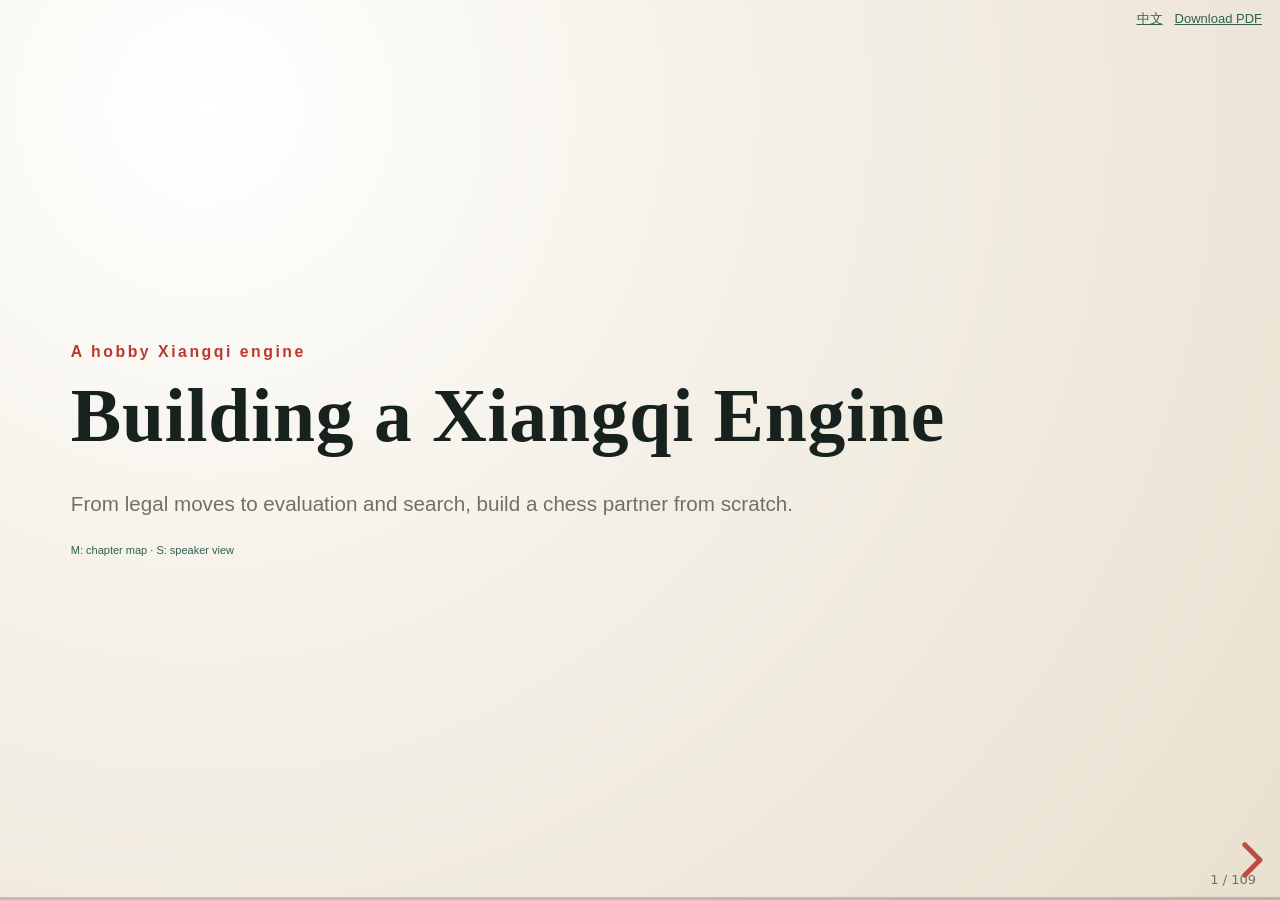
==== commit 4d704245: "Localize project and tutorial to English with Chinese copies and PDF" ====
--- a/slides-formal-web-lite/index.html
+++ b/slides-formal-web-lite/index.html
@@ -1,14 +1,15 @@
 <!doctype html>
-<html lang="zh-CN">
+<html lang="en">
 <head>
   <meta charset="utf-8">
   <meta name="viewport" content="width=device-width,initial-scale=1">
-  <title>如何让电脑帮你下棋｜业余象棋引擎</title>
+  <title>Building a Xiangqi Engine</title>
   <link rel="stylesheet" href="lib/reveal/reveal.css">
   <link rel="stylesheet" href="style.css">
 </head>
 <body>
-  <nav id="chapterNav" aria-label="章节导航"></nav>
+  <div class="language-links"><a href="../slides-formal-web-lite_zh/index.html">中文</a><a href="xiangqi-engine-tutorial.pdf">Download PDF</a></div>
+  <nav id="chapterNav" aria-label="Chapter navigation"></nav>
   <div class="reveal"><div class="slides" id="slides"></div></div>
   <div id="slideMeta"><span id="chapterName"></span><span id="slideCounter"></span></div>
   <script>window.XQ_CHAPTERS = window.XQ_CHAPTERS || [];</script>
@@ -22,5 +23,6 @@
   <script src="lib/reveal/notes.js"></script>
   <script src="board.js"></script>
   <script src="script.js"></script>
+  <script src="layout.js"></script>
 </body>
 </html>
--- a/slides-formal-web-lite/style.css
+++ b/slides-formal-web-lite/style.css
@@ -27,3 +27,44 @@
 #s14a .cards{grid-template-columns:repeat(2,minmax(0,1fr))}
 #a15 h2{font-size:1.3em;margin-bottom:.25em}#a15 .lead{font-size:.61em;line-height:1.38}#a15 .card{padding:14px}#a15 .card p{line-height:1.38}#a15 .reveal code,#a15 code{line-height:1.4}#a15 .steps{gap:6px}#a15 .step{padding:7px 12px}#a15 .takeaway{margin-top:7px!important}
 #a18 h2{font-size:1.3em;margin-bottom:.24em}#a18 .lead{font-size:.61em;line-height:1.38}#a18 .card{padding:14px}#a18 .steps{gap:7px}#a18 .step{padding:8px 12px}#a18 .takeaway{margin-top:7px!important}
+/* English prose needs more horizontal room than the original Chinese labels. */
+.reveal{font-family:Arial,"Microsoft YaHei",sans-serif}
+.reveal h1,.reveal h2{font-family:Georgia,"Microsoft YaHei",serif}
+.reveal h2{font-size:1.18em;line-height:1.12;margin-bottom:.24em}
+.lead{font-size:.58em;line-height:1.38}
+.content-grid{grid-template-columns:minmax(0,1.08fr) minmax(0,.92fr);gap:24px}
+.card h3{overflow-wrap:anywhere}.card p{font-size:.40em}
+.step{font-size:.43em;padding:9px 12px}
+.data-table{font-size:.36em}.data-table th,.data-table td{padding:8px 9px;overflow-wrap:anywhere}
+.tree-stage{min-height:9em}.tree-root{max-width:320px}
+.tree-children{flex-wrap:wrap}.tree-leaf{max-width:180px;overflow-wrap:anywhere}
+.reveal code{font-family:Consolas,monospace;max-height:none;overflow:visible;padding:16px!important}
+.xq-board{max-height:11em}.supplement-stack .xq-board,.wide-layout .xq-board{max-height:8em}
+.annotation text{font-family:Arial,sans-serif;font-size:12px}
+.figure-credit{overflow-wrap:anywhere}.teaching-figure img{max-height:10em}
+.source-tag{position:static;margin-top:8px;font-size:.27em}
+.language-links{position:fixed;top:10px;right:18px;z-index:20;font:13px Arial,sans-serif}
+.language-links a{color:#315f50;margin-left:12px}
+/* Export keeps all content visible on one 16:9 page per teaching slide. */
+html.pdf-export,html.pdf-export body{height:auto;overflow:visible!important}
+.pdf-export .reveal{height:auto!important;overflow:visible!important}
+.pdf-export .reveal .slides{position:static!important;transform:none!important;perspective:none!important;width:1280px!important;height:auto!important;margin:0!important;inset:auto!important;text-align:left}
+.pdf-export .reveal .slides>section{display:block!important;position:relative!important;transform:none!important;opacity:1!important;visibility:visible!important;width:1280px!important;height:720px!important;min-height:720px!important;top:auto!important;left:auto!important;margin:0!important;padding:28px 44px!important;page-break-after:always;break-after:page;overflow:hidden}
+.pdf-export .fragment{opacity:1!important;visibility:visible!important;transform:none!important}
+.pdf-export .controls,.pdf-export .progress,.pdf-export #slideMeta,.pdf-export #chapterNav,.pdf-export .language-links,.pdf-export aside.notes{display:none!important}
+.pdf-page-number{display:none}
+.pdf-export .pdf-page-number{display:block;position:absolute;right:30px;bottom:16px;color:#746f65;font:13px Arial,sans-serif}
+@page{size:1280px 720px;margin:0}
+@media print{html,body{print-color-adjust:exact;-webkit-print-color-adjust:exact}}
+.pdf-export .reveal .slides>section:last-child{page-break-after:auto;break-after:auto}
+.pdf-export .backgrounds,.pdf-export .pause-overlay,.pdf-export .aria-status,.pdf-export .speaker-notes{display:none!important}
+/* Reference slides place cards above side-by-side tables and code. */
+:is(#s21a,#s21b,#a18c) .content-grid{grid-template-columns:1fr 1fr;gap:12px 24px}
+:is(#s21a,#s21b,#a18c) .content-grid>div{display:contents}
+:is(#s21a,#s21b,#a18c) .cards{grid-column:1 / -1;grid-row:1;gap:12px}
+:is(#s21a,#s21b,#a18c) .card{padding:10px 14px}
+:is(#s21a,#s21b,#a18c) .data-table{grid-column:1;grid-row:2}
+:is(#s21a,#s21b,#a18c) .supplement-stack>div:has(pre){grid-column:2;grid-row:2}
+:is(#s21a,#s21b,#a18c) .steps{grid-column:1 / -1;grid-row:3;display:grid;grid-template-columns:1fr 1fr;gap:6px}
+:is(#s21a,#s21b,#a18c) .step{padding:7px 10px}
+#s21a .data-table th:first-child,#s21a .data-table td:first-child{min-width:85px;overflow-wrap:normal;white-space:nowrap}
